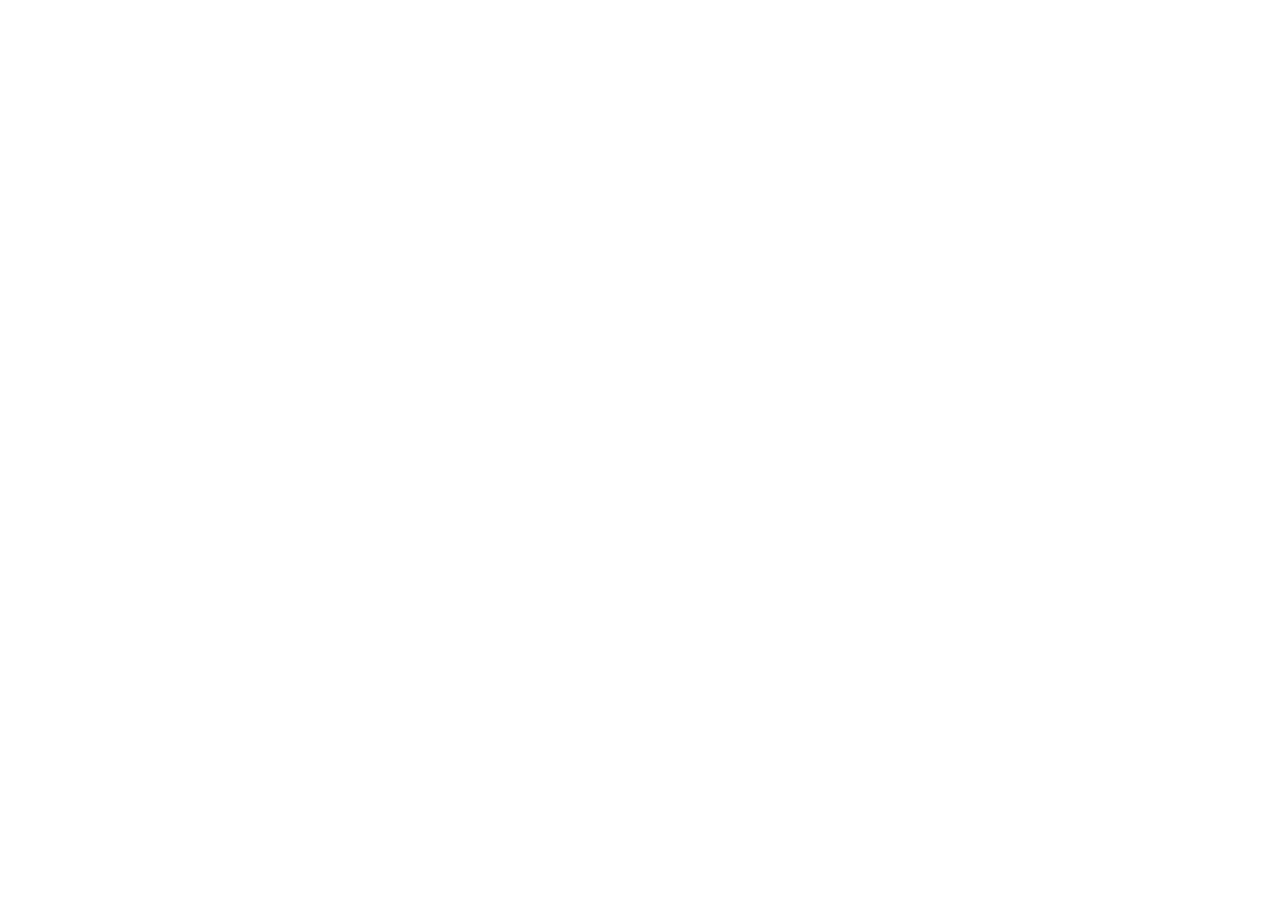
==== product-preview-card-component-main/index.html @ 707759a6 "feat: Adicionado o html e css limpo para trabalhar do zero" ====
<!DOCTYPE html>
<html lang="en">
<head>
  <meta charset="UTF-8">
  <meta name="viewport" content="width=device-width, initial-scale=1.0"> <!-- displays site properly based on user's device -->
  <link rel="icon" type="image/png" sizes="32x32" href="./images/favicon-32x32.png">
  <link rel="stylesheet" href="style.css">
  <title>Frontend Mentor | Product preview card component</title>
</head>
<body>
    
</body>
</html>
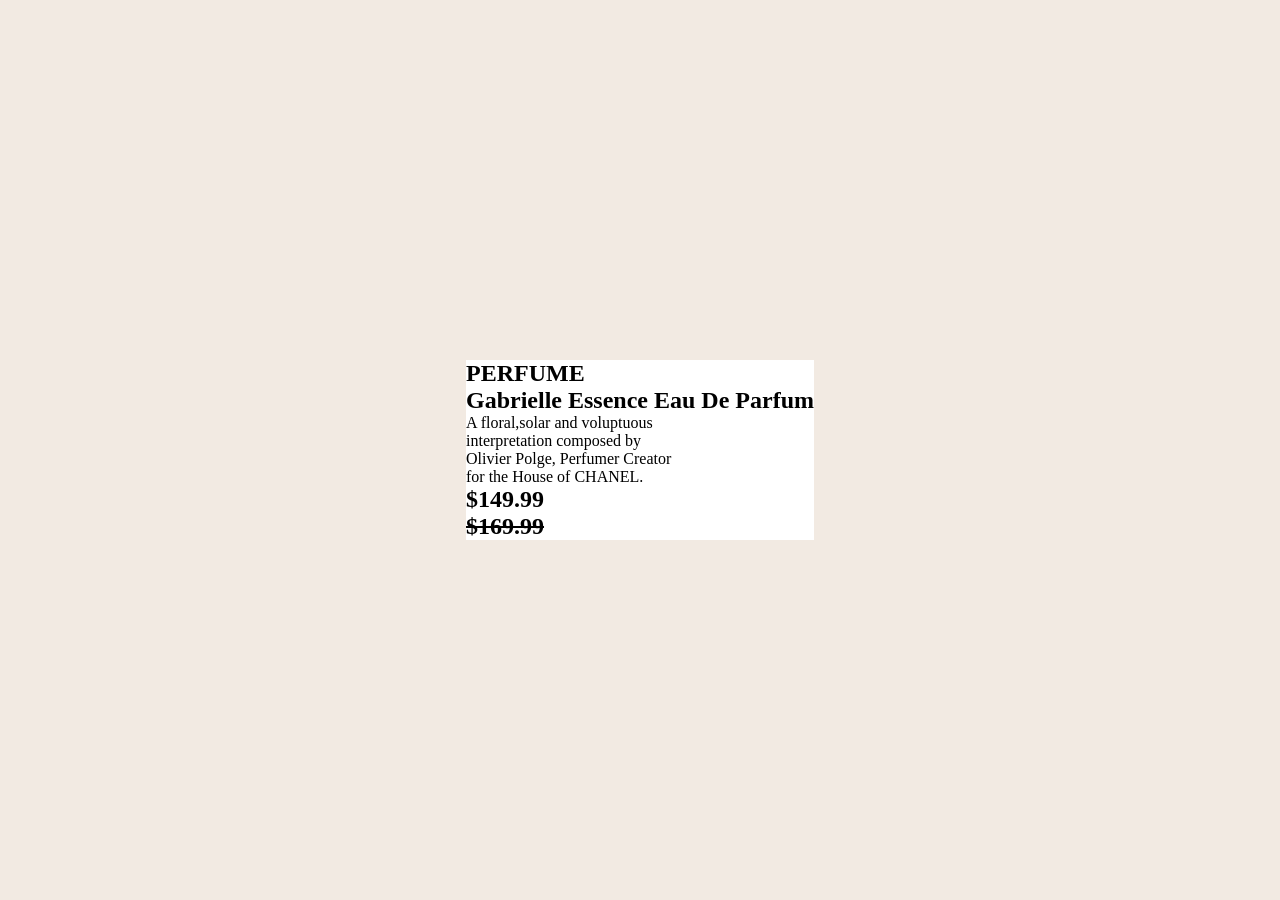
==== commit 2e7002ef: "feat: Html terminado, entrando para o css" ====
--- a/product-preview-card-component-main/index.html
+++ b/product-preview-card-component-main/index.html
@@ -8,6 +8,19 @@
   <title>Frontend Mentor | Product preview card component</title>
 </head>
 <body>
-    
+    <main>
+       <header">
+            
+       </header>
+       
+       <section>
+            <h1>PERFUME</h1>
+            <h1>Gabrielle Essence Eau De Parfum</h1>
+            <p>A floral,solar and voluptuous <br> interpretation composed by <br> Olivier Polge, Perfumer Creator <br> for the House of CHANEL.</p>
+            <h1>$149.99</h1>
+            <h2><del>$169.99</del></h2>
+       </section>
+
+    </main>
 </body>
 </html>
--- a/product-preview-card-component-main/style.css
+++ b/product-preview-card-component-main/style.css
@@ -0,0 +1,23 @@
+*{
+    margin: 0;
+    padding: 0;
+    box-sizing: border-box;
+}
+
+body{
+    display: flex;
+    justify-content: center;
+    align-items: center;
+    height: 100vh;
+    background-color: #f2eae2;
+}
+
+main{
+    background-color: #ffffff;
+}
+
+main header{
+    background-image: url(images/image-product-desktop.jpg);
+    width: 150px;
+    height: 150px;
+}
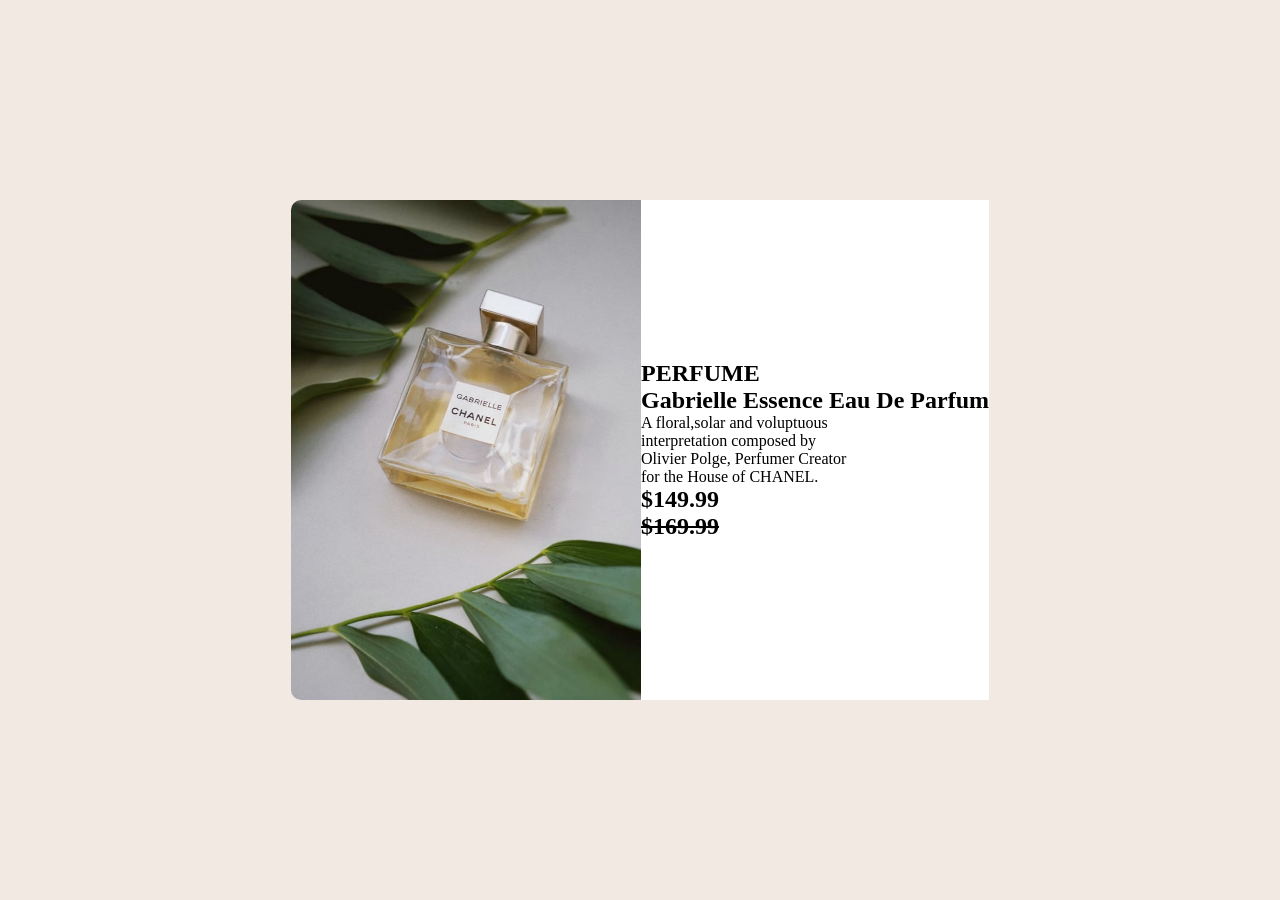
==== commit a1a02f73: "feat: header principal feito" ====
--- a/product-preview-card-component-main/index.html
+++ b/product-preview-card-component-main/index.html
@@ -9,7 +9,7 @@
 </head>
 <body>
     <main>
-       <header">
+       <header class="img"">
             
        </header>
        
--- a/product-preview-card-component-main/style.css
+++ b/product-preview-card-component-main/style.css
@@ -14,10 +14,23 @@
 
 main{
     background-color: #ffffff;
+    display: flex;
+    justify-content: center;
+    align-items: center;
+    border-bottom-left-radius: 10px;
+    border-top-left-radius: 10px;
 }
 
-main header{
+main .img{
     background-image: url(images/image-product-desktop.jpg);
-    width: 150px;
-    height: 150px;
-}+    background-size: cover;
+    background-repeat: no-repeat;
+    background-position: center;
+    background-attachment: scroll;
+    width: 350px;
+    height: 500px;
+    border-bottom-left-radius: 10px;
+    border-top-left-radius: 10px;
+    
+}
+
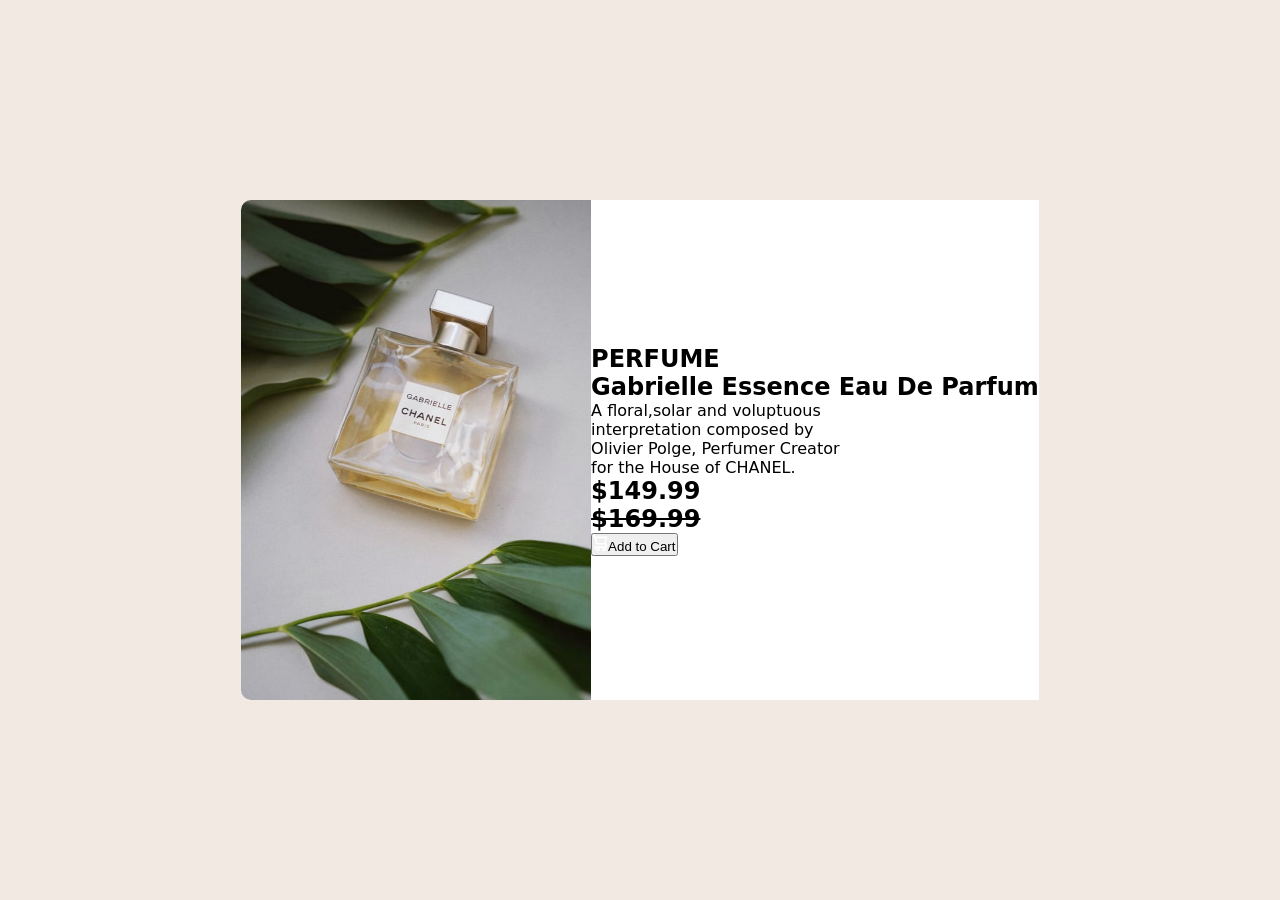
==== commit 398b588d: "feat: Botão adicionado." ====
--- a/product-preview-card-component-main/index.html
+++ b/product-preview-card-component-main/index.html
@@ -19,6 +19,7 @@
             <p>A floral,solar and voluptuous <br> interpretation composed by <br> Olivier Polge, Perfumer Creator <br> for the House of CHANEL.</p>
             <h1>$149.99</h1>
             <h2><del>$169.99</del></h2>
+            <button><img src="images/icon-cart.svg" alt="icone">Add to Cart</button>
        </section>
 
     </main>
--- a/product-preview-card-component-main/style.css
+++ b/product-preview-card-component-main/style.css
@@ -10,6 +10,7 @@
     align-items: center;
     height: 100vh;
     background-color: #f2eae2;
+    font-family: system-ui, -apple-system, BlinkMacSystemFont, 'Segoe UI', Roboto, Oxygen, Ubuntu, Cantarell, 'Open Sans', 'Helvetica Neue', sans-serif;
 }
 
 main{
@@ -34,3 +35,8 @@
     
 }
 
+main section{
+    display: block;
+    justify-content: center;
+    align-items: center;
+}
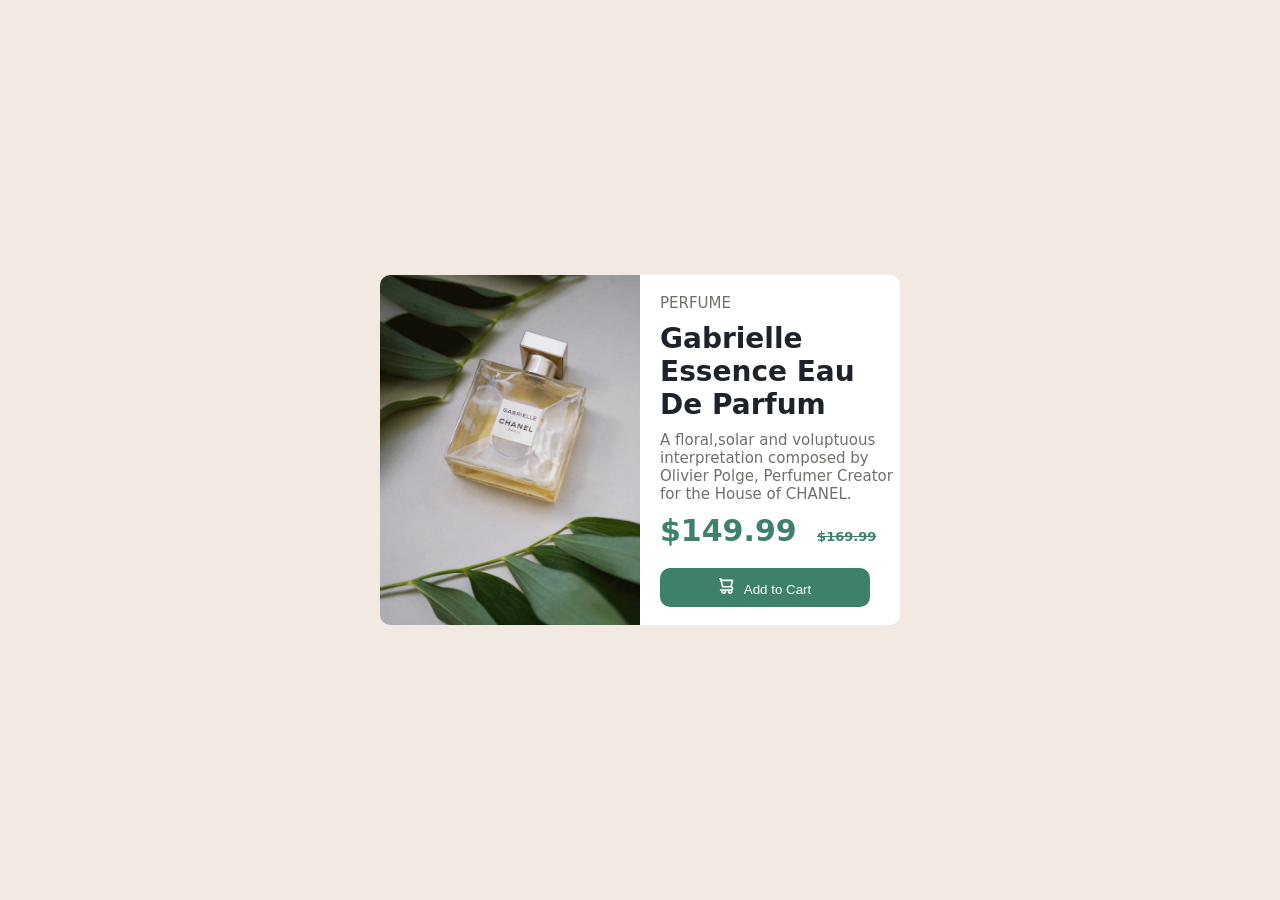
==== commit 137c0506: "fix: Alterações nas border e fonte do texto, também na estilização do botão" ====
--- a/product-preview-card-component-main/index.html
+++ b/product-preview-card-component-main/index.html
@@ -14,11 +14,10 @@
        </header>
        
        <section>
-            <h1>PERFUME</h1>
-            <h1>Gabrielle Essence Eau De Parfum</h1>
+            <h3>PERFUME</h3>
+            <h1>Gabrielle <br> Essence Eau <br>De Parfum</h1>
             <p>A floral,solar and voluptuous <br> interpretation composed by <br> Olivier Polge, Perfumer Creator <br> for the House of CHANEL.</p>
-            <h1>$149.99</h1>
-            <h2><del>$169.99</del></h2>
+            <h2>$149.99 <span><del>$169.99</del></span></h2>
             <button><img src="images/icon-cart.svg" alt="icone">Add to Cart</button>
        </section>
 
--- a/product-preview-card-component-main/style.css
+++ b/product-preview-card-component-main/style.css
@@ -10,7 +10,6 @@
     align-items: center;
     height: 100vh;
     background-color: #f2eae2;
-    font-family: system-ui, -apple-system, BlinkMacSystemFont, 'Segoe UI', Roboto, Oxygen, Ubuntu, Cantarell, 'Open Sans', 'Helvetica Neue', sans-serif;
 }
 
 main{
@@ -20,6 +19,8 @@
     align-items: center;
     border-bottom-left-radius: 10px;
     border-top-left-radius: 10px;
+    border-bottom-right-radius: 10px;
+    border-top-right-radius: 10px;
 }
 
 main .img{
@@ -28,8 +29,8 @@
     background-repeat: no-repeat;
     background-position: center;
     background-attachment: scroll;
-    width: 350px;
-    height: 500px;
+    width: 260px;
+    height: 350px;
     border-bottom-left-radius: 10px;
     border-top-left-radius: 10px;
     
@@ -39,4 +40,58 @@
     display: block;
     justify-content: center;
     align-items: center;
+    width: 260px;
+    padding-left: 20px;
+}
+
+section h3{
+    font-weight: normal;
+    color: #6c7269;
+    font-size: 15px;
+    font-family: system-ui, -apple-system, BlinkMacSystemFont, 'Segoe UI', Roboto, Oxygen, Ubuntu, Cantarell, 'Open Sans', 'Helvetica Neue', sans-serif;
+}
+
+section h1{
+    font-weight: bold;
+    color: #1c232b;
+    font-size: 28px;
+    margin: 10px 0px;
+    font-family: system-ui, -apple-system, BlinkMacSystemFont, 'Segoe UI', Roboto, Oxygen, Ubuntu, Cantarell, 'Open Sans', 'Helvetica Neue', sans-serif;
+}
+
+section p{
+    color: #6c7269;
+    font-size: 15px;
+    margin-bottom: 10px;
+    font-family: system-ui, -apple-system, BlinkMacSystemFont, 'Segoe UI', Roboto, Oxygen, Ubuntu, Cantarell, 'Open Sans', 'Helvetica Neue', sans-serif;
+}
+
+section h2{
+    font-size: 30px;
+    color: #3d8168;
+    margin-bottom: 20px;
+    font-family: system-ui, -apple-system, BlinkMacSystemFont, 'Segoe UI', Roboto, Oxygen, Ubuntu, Cantarell, 'Open Sans', 'Helvetica Neue', sans-serif;
+}
+
+section h2 span{
+    font-size: 13px;
+    margin-left: 10px;
+}
+
+section button{
+    width: 210px;
+    background-color: #3d8168;
+    border: none;
+    padding: 10px;
+    border-radius: 10px;
+    color: #fff;
+    font-family: sans-serif;
+}
+
+section button img{
+    margin-right: 10px;
+}
+
+section button:hover{
+    background-color: #1a4032;
 }
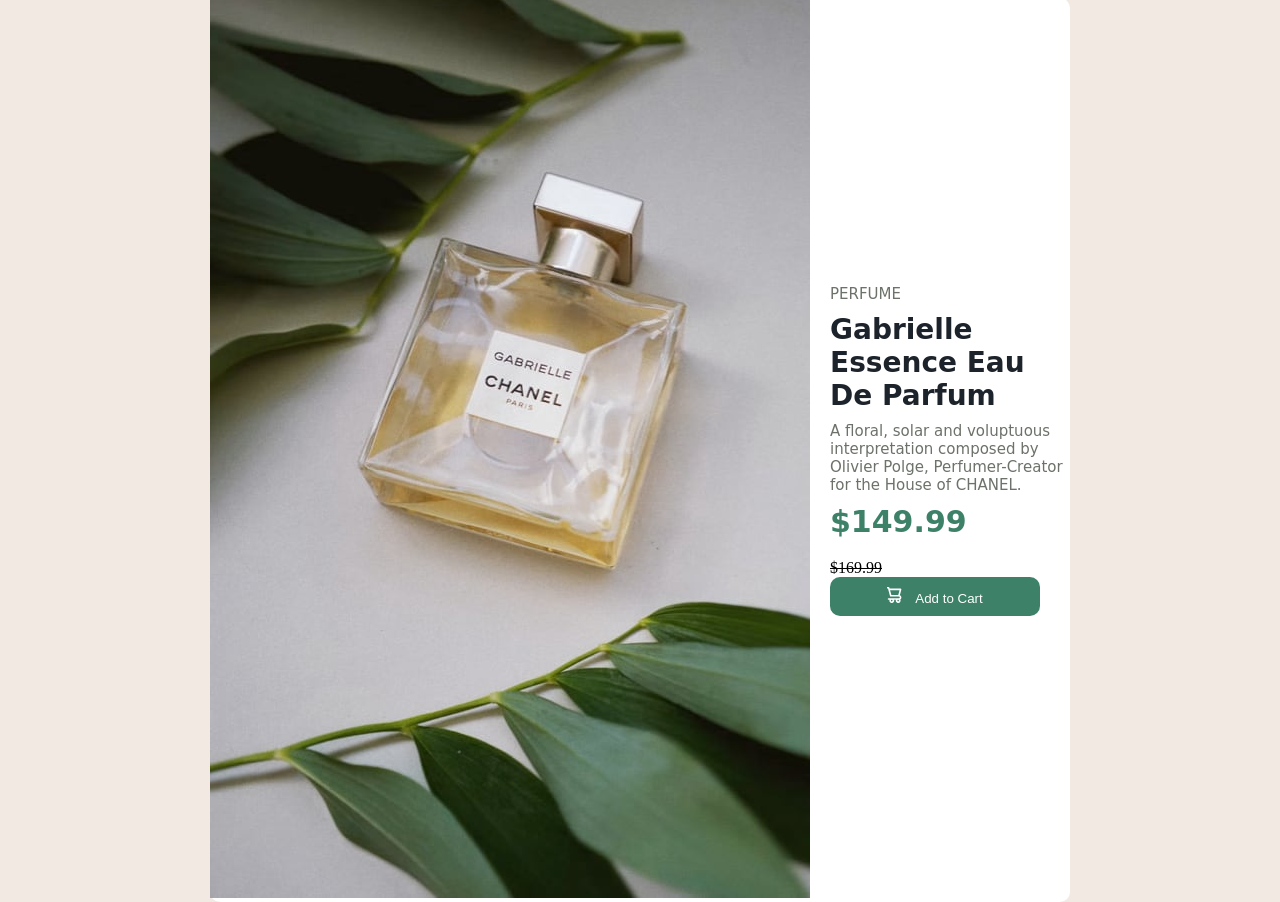
==== commit cb919814: "fix: Html totalmente modificado." ====
--- a/product-preview-card-component-main/index.html
+++ b/product-preview-card-component-main/index.html
@@ -1,26 +1,37 @@
 <!DOCTYPE html>
-<html lang="en">
+<html lang="pt-br">
 <head>
   <meta charset="UTF-8">
-  <meta name="viewport" content="width=device-width, initial-scale=1.0"> <!-- displays site properly based on user's device -->
+  <meta name="viewport" content="width=device-width, initial-scale=1.0">
   <link rel="icon" type="image/png" sizes="32x32" href="./images/favicon-32x32.png">
+  <link rel="preconnect" href="https://fonts.googleapis.com">
+  <link rel="preconnect" href="https://fonts.gstatic.com" crossorigin>
+  <link href="https://fonts.googleapis.com/css2?family=Fraunces:opsz,wght@9..144,700&family=Montserrat:wght@500;700&display=swap" rel="stylesheet">
   <link rel="stylesheet" href="style.css">
   <title>Frontend Mentor | Product preview card component</title>
 </head>
 <body>
-    <main>
-       <header class="img"">
-            
-       </header>
+    <main class="card">
+       <picture class="card__image">
+            <source media="(min-width: 600px)" srcset="images/image-product-desktop.jpg">
+            <img src="images/image-product-mobile.jpg" alt="Perfume Gabrielle Chanel">
+       </picture>
        
-       <section>
-            <h3>PERFUME</h3>
-            <h1>Gabrielle <br> Essence Eau <br>De Parfum</h1>
-            <p>A floral,solar and voluptuous <br> interpretation composed by <br> Olivier Polge, Perfumer Creator <br> for the House of CHANEL.</p>
-            <h2>$149.99 <span><del>$169.99</del></span></h2>
-            <button><img src="images/icon-cart.svg" alt="icone">Add to Cart</button>
+       <section class="card__content">
+            <p class="category">PERFUME</p>
+            <h1>Gabrielle Essence Eau De Parfum</h1>
+            <p class="description">
+                A floral, solar and voluptuous interpretation composed by Olivier Polge, Perfumer-Creator for the House of CHANEL.
+            </p>
+            <div class="price">
+                <h2 class="current-price">$149.99</h2>
+                <span class="old-price"><del>$169.99</del></span>
+            </div>
+            <button class="btn-cart">
+                <img src="images/icon-cart.svg" alt="">
+                Add to Cart
+            </button>
        </section>
-
     </main>
 </body>
 </html>
--- a/product-preview-card-component-main/style.css
+++ b/product-preview-card-component-main/style.css
@@ -94,4 +94,33 @@
 
 section button:hover{
     background-color: #1a4032;
+}
+
+@media (max-width: 375px) {
+    body{
+    display: flex;
+    justify-content: center;
+    align-items: center;
+    height: 90vh;
+    }
+
+    main{
+    background-color: #ffffff;
+    display: block;
+    justify-content: center;
+    align-items: center;
+    border-bottom-left-radius: 10px;
+    border-top-left-radius: 10px;
+    border-bottom-right-radius: 10px;
+    border-top-right-radius: 10px;
+    }
+
+    main .img{
+    background-image: url(images/image-product-mobile.jpg);
+    width: 260px;
+    height: 300px;
+    border-bottom-left-radius: 10px;
+    border-top-left-radius: 10px;
+    
+}
 }
